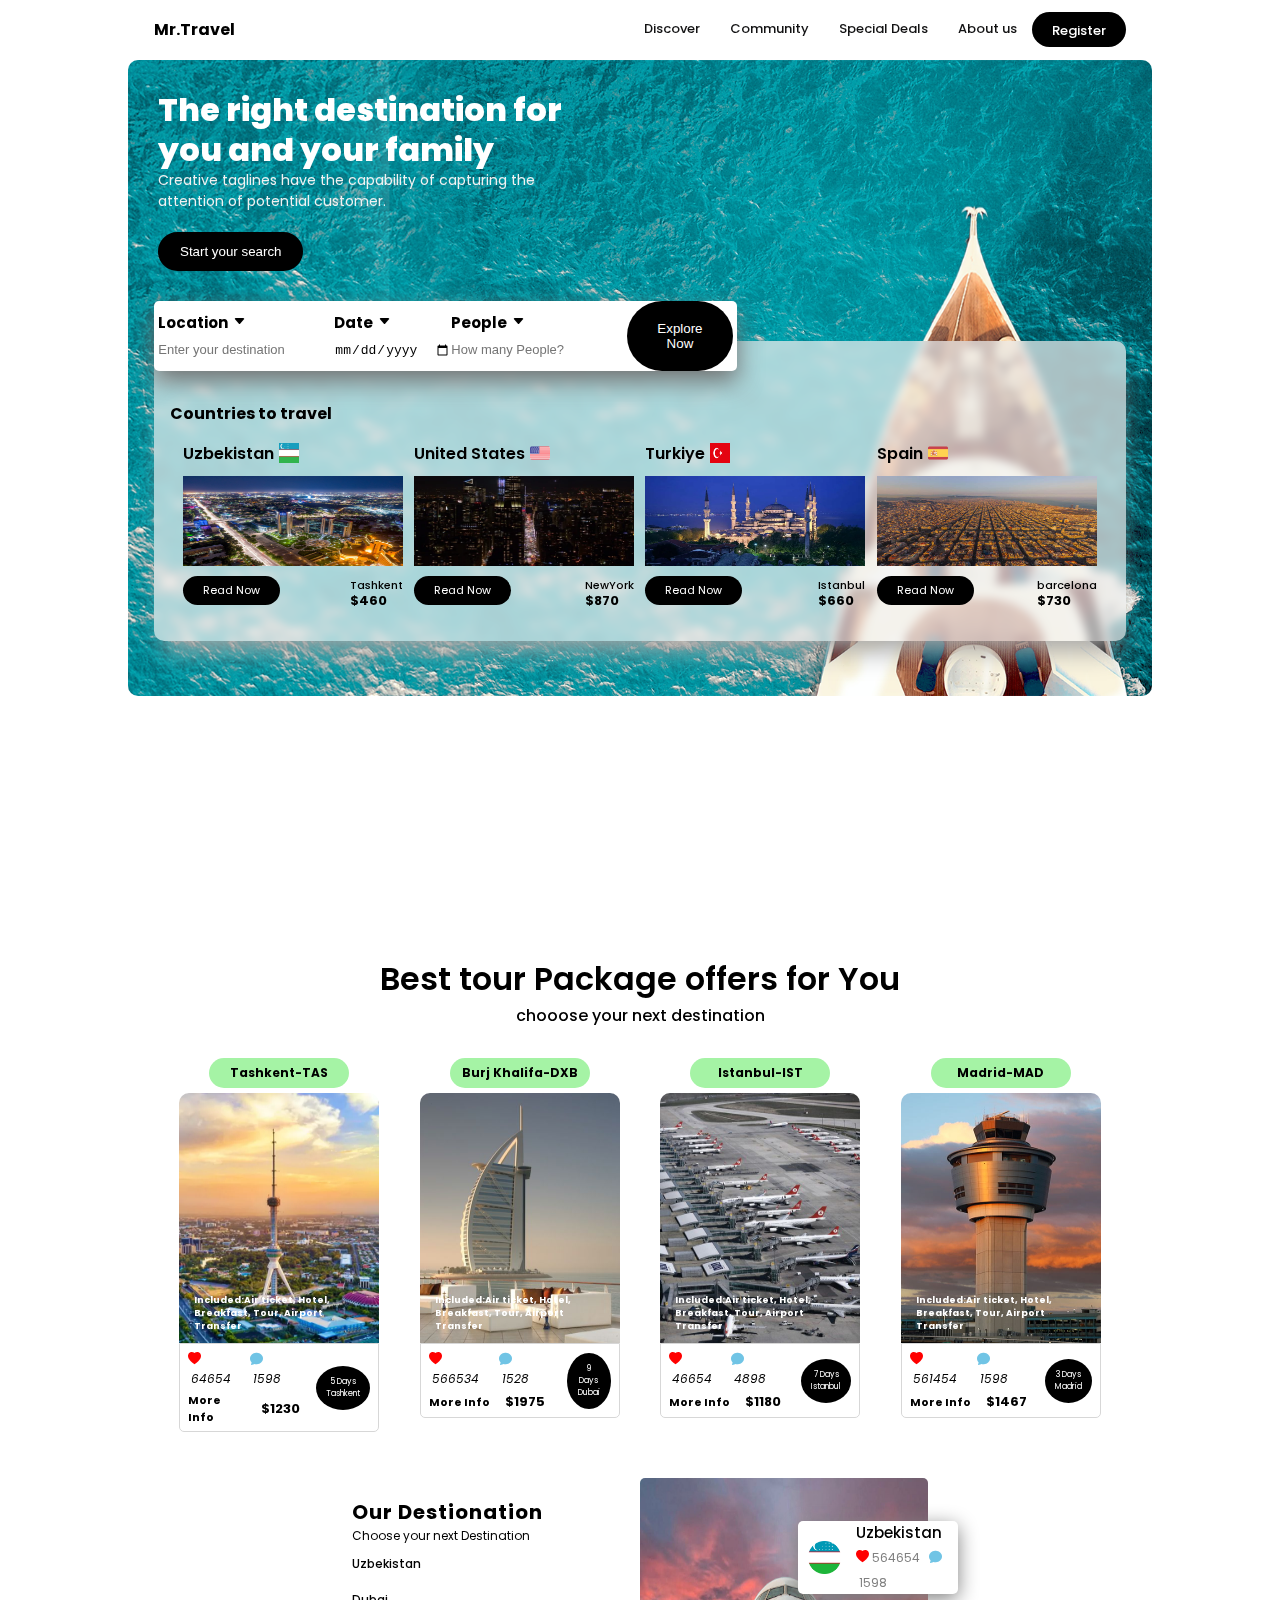
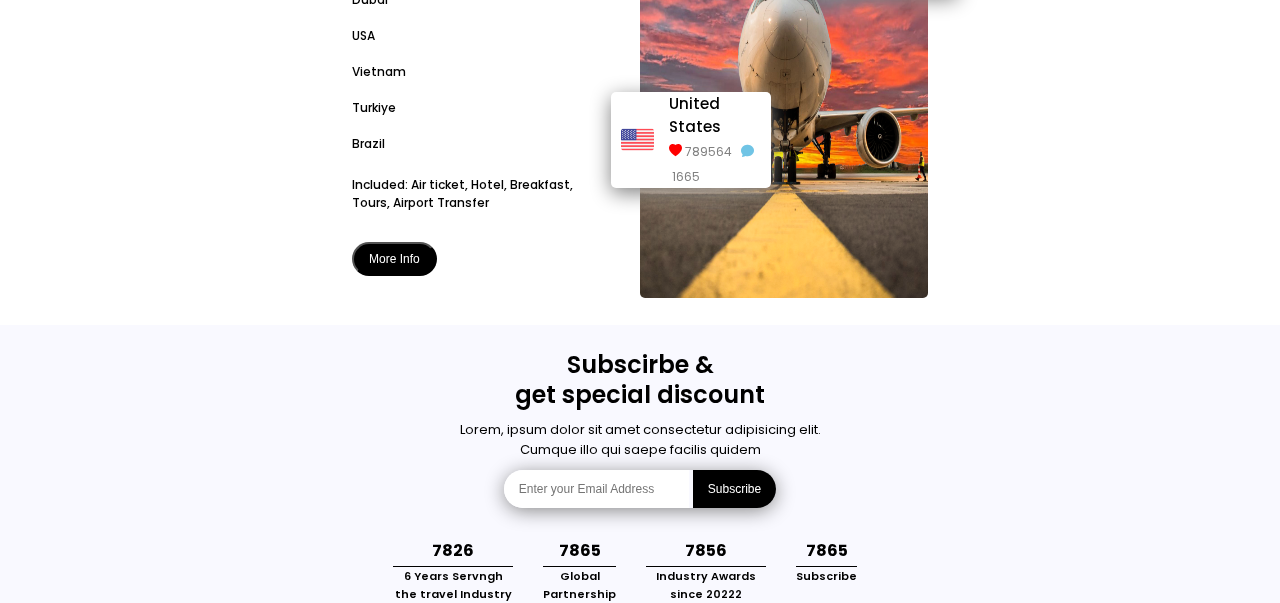
==== travel/index.html @ 842462e5 "abc" ====
<!DOCTYPE html>
<html lang="en">

<head>
    <meta charset="UTF-8">
    <meta name="viewport" content="width=device-width, initial-scale=1.0">
    <!-- Style CSS Connected -->
    <link rel="stylesheet" href="./style.css">
    <!-- Media CSS Connected -->
    <link rel="stylesheet" href="./media.css">
    <!-- Bootstrap cdn link  -->
    <link rel="stylesheet" href="https://cdn.jsdelivr.net/npm/bootstrap-icons@1.10.5/font/bootstrap-icons.css">
    <title>Travel Agency Website</title>

</head>

<body>
    <!-- ====== Header ====== -->
    <header>
        <nav>
            <h4>Mr.Travel</h4>
            <ul id="menu_bx">
                <li><a href="#">Discover</a></li>
                <li><a href="#">Community</a></li>
                <li><a href="#">Special Deals</a></li>
                <li><a href="#">About us</a></li>
                <li><a href="#">Register</a></li>
            </ul>
            <!-- Register Three Dots icon -->
            <i class="bi bi-three-dots"></i>
        </nav>
        <!-- ====== Content inside header ====== -->
        <div class="content">
            <div class="cont_box">
                <h1>The right destination for you and your family</h1>
                <p>Creative taglines have the capability of capturing the attention of potential customer.</p>
                <button>Start your search</button>
            </div>

            <!-- ======= Boxes inside header background ======= -->

            <div class="trip_box">
                <div class="search_box">
                    <div class="card">
                        <h4>Location <i class="bi bi-caret-down-fill"></i></h4>
                        <input type="text" placeholder="Enter your destination">
                    </div>
                    <div class="card">
                        <h4>Date <i class="bi bi-caret-down-fill"></i></h4>
                        <input type="date">
                    </div>
                    <div class="card">
                        <h4>People <i class="bi bi-caret-down-fill"></i></h4>
                        <input type="number" placeholder="How many People?">
                    </div>
                    <button class="button">Explore Now</button>
                </div>
                <div class="travel_bx">
                    <h4>Countries to travel</h4>
                    <div class="cards">
                        <!-- ================================== Information of Each Travel Dastination -->
                        <div class="card">
                            <h3>Uzbekistan <img src="icon/uzb-rec.jpg" alt="png"></h3>
                            <img src="img/tashkent-night.jpg" alt="jpg">
                            <div class="btn_city">
                                <a href="#">Read Now</a>
                                <h5>Tashkent <br> <span>$460</span></h5>
                            </div>
                        </div>
                        <!-- ====================================== -->
                        <div class="card">
                            <h3>United States<img src="icon/united-states.png" alt="png"></h3>
                            <img src="img/newyork.webp" alt="webp">
                            <div class="btn_city">
                                <a href="#">Read Now</a>
                                <h5>NewYork <br> <span>$870</span></h5>
                            </div>
                        </div>
                        <!-- ====================================== -->
                        <div class="card">
                            <h3>Turkiye<img src="icon/turkiye-rec.png" alt="png"></h3>
                            <img src="img/istanbul.jpg" alt="jpg">
                            <div class="btn_city">
                                <a href="#">Read Now</a>
                                <h5>Istanbul <br> <span>$660</span></h5>
                            </div>
                        </div>
                        <!-- ====================================== -->
                        <div class="card">
                            <h3>Spain<img src="icon/spain.png" alt="png"></h3>
                            <img src="img/barcelona.jpg" alt="jpg">
                            <div class="btn_city">
                                <a href="#">Read Now</a>
                                <h5>barcelona <br> <span>$730</span></h5>
                            </div>
                        </div>
                        <!-- ====================================== -->
                    </div>
                </div>
            </div>
        </div>
    </header>

    <!-- -------------------------- Main Part One Cards -------------------------- -->

    <div class="offers">
        <h1>Best tour Package offers for You</h1>
        <p>chooose your next destination</p>
        <div class="cards">
            <!-- =============== Card N1 =============== -->
            <div class="card">
                <h3>Tashkent-TAS</h3>
                <div class="img_text">
                    <img src="./img/tash.jpg" alt="jpg">
                    <h4>Included:Air ticket, Hotel, Breakfast, Tour, Airport Transfer</h4>
                </div>
                <div class="cont_bx">
                    <div class="price">
                        <div class="heart_chart">
                            <i class="bi bi-heart-fill"><span>64654</span></i>
                            <i class="bi bi-chat-fill"><span>1598</span></i>
                        </div>
                        <div class="info_price">
                            <a href="#">More Info</a>
                            <h4>$1230</h4>
                        </div>
                    </div>
                    <div class="days">5 Days <br>Tashkent </div>
                </div>
            </div>
            <!-- =============== Card N2 =============== -->
            <div class="card">
                <h3>Burj Khalifa-DXB</h3>
                <div class="img_text">
                    <img src="./img/burjkhlifa.jpg" alt="jpg">
                    <h4>Included:Air ticket, Hotel, Breakfast, Tour, Airport Transfer</h4>
                </div>
                <div class="cont_bx">
                    <div class="price">
                        <div class="heart_chart">
                            <i class="bi bi-heart-fill"><span>566534</span></i>
                            <i class="bi bi-chat-fill"><span>1528</span></i>
                        </div>
                        <div class="info_price">
                            <a href="#">More Info</a>
                            <h4>$1975</h4>
                        </div>
                    </div>
                    <div class="days">9 Days <br>Dubai </div>
                </div>
            </div>
            <!-- =============== Card N3 =============== -->
            <div class="card">
                <h3>Istanbul-IST</h3>
                <div class="img_text">
                    <img src="./img/ist.jpg" alt="jpg">
                    <h4>Included:Air ticket, Hotel, Breakfast, Tour, Airport Transfer</h4>
                </div>
                <div class="cont_bx">
                    <div class="price">
                        <div class="heart_chart">
                            <i class="bi bi-heart-fill"><span>46654</span></i>
                            <i class="bi bi-chat-fill"><span>4898</span></i>
                        </div>
                        <div class="info_price">
                            <a href="#">More Info</a>
                            <h4>$1180</h4>
                        </div>
                    </div>
                    <div class="days">7 Days <br>Istanbul </div>
                </div>
            </div>
            <!-- =============== Card N4 =============== -->
            <div class="card">
                <h3>Madrid-MAD</h3>
                <div class="img_text">
                    <img src="./img/Madrid.jpg" alt="jpg">
                    <h4>Included:Air ticket, Hotel, Breakfast, Tour, Airport Transfer</h4>
                </div>
                <div class="cont_bx">
                    <div class="price">
                        <div class="heart_chart">
                            <i class="bi bi-heart-fill"><span>561454</span></i>
                            <i class="bi bi-chat-fill"><span>1598</span></i>
                        </div>
                        <div class="info_price">
                            <a href="#">More Info</a>
                            <h4>$1467</h4>
                        </div>
                    </div>
                    <div class="days">3 Days <br>Madrid </div>
                </div>
            </div>
        </div>
    </div>

    <!-- -------------------------- Main Part One Cards -------------------------- -->
    <div class="destination">
        <div class="des_bx">
            <h4>Our Destionation</h4>
            <p>Choose your next Destination</p>
            <li>Uzbekistan</li>
            <li>Dubai</li>
            <li>USA</li>
            <li>Vietnam</li>
            <li>Turkiye</li>
            <li>Brazil</li>
            <h6>Included: Air ticket, Hotel, Breakfast, Tours, Airport Transfer</h6>
            <button>More Info</button>
        </div>
        <div class="img_bx">
            <img src="./img/Main_plan.png" alt="png">
            <div class="msg">
                <img src="icon/flag-round-250.png" alt="png">
                <div class="cont">
                    <h4>Uzbekistan</h4>
                    <div class="icon">
                        <i class="bi bi-heart-fill"><span>564654</span></i>
                        <i class="bi bi-chat-fill"><span>1598</span></i>
                    </div>
                </div>
            </div>

            <div class="msg">
                <img src="icon/united-states.png" alt="png">
                <div class="cont">
                    <h4>United States</h4>
                    <div class="icon">
                        <i class="bi bi-heart-fill"><span>789564</span></i>
                        <i class="bi bi-chat-fill"><span>1665</span></i>
                    </div>
                </div>
            </div>
        </div>
    </div>

<!-- =============== Footer =============== -->

<footer>
    <h2>Subscirbe & <br>get special discount</h2>
    <p>Lorem, ipsum dolor sit amet consectetur adipisicing elit. Cumque illo qui saepe facilis quidem</p>
    <div class="input">
        <input type="text" placeholder="Enter your Email Address">
        <button>Subscribe</button>
    </div>
    <ul>
        <li>7826 <br> <h6>6 Years Servngh the travel Industry</h6></li>
        <li>7865 <br> <h6> Global <br> Partnership</h6></li>
        <li>7856 <br><h6>Industry Awards since 20222</h6></li>
        <li>7865 <br> <h6>Subscribe</h6></li>
    </ul>
</footer>







    <!-- ================ JavaScript ================ -->
    <script src="./script.js"></script>
</body>

</html>
---- travel/style.css ----
/* google fonts */
@import url('https://fonts.googleapis.com/css2?family=Poppins:ital,wght@0,100;0,200;0,300;0,400;0,500;0,600;0,700;0,800;0,900;1,100;1,200;1,300;1,400;1,500;1,600;1,700;1,800&display=swap');

* {
    padding: 0;
    margin: 0;
    box-sizing: border-box;
}

body {
    font-family: 'Poppins', sans-serif;
}

/* -------------------- Header Start --------------------*/

header {
    width: 80%;
    height: 95vh;
    margin: auto;
}

header nav {
    width: 95%;
    height: 7%;

    margin: auto;
    display: flex;
    align-items: center;
    justify-content: space-between;
}

header nav ul {
    list-style: none;
    display: flex;
}

header nav ul li {
    padding: 3px 15px;

}

header nav ul li:nth-last-child(1) {
    background: #000;
    border-radius: 20px;
    padding: 5px 20px;
}

header nav ul li:nth-last-child(1) a {
    color: #fff;

}

header nav ul li a {
    text-decoration: none;
    color: #121213;
    font-size: 13px;
    font-weight: 500;
    transition: 0.3s linear;
}

header nav ul li a:hover {
    color: gray;
}

header nav .bi-three-dots {
    display: none;
}

/* ......Header Content...... */
header .content {
    position: relative;
    width: 100%;
    height: 80%;
}

header .content::before {
    content: '';
    position: absolute;
    width: 100%;
    height: 93%;
    background: url('img/background1.png') no-repeat center center/cover;
    border-radius: 10px;
    z-index: -1;
}

header .content .cont_box {
    width: 500px;
    height: auto;
    color: #fff;
    padding: 30px;
}

header .content .cont_box h1 {
    line-height: 40px;
    font-weight: 800;
}

header .content .cont_box p {
    font-size: 14px;
    font-weight: 400;
    color: rgb(241, 241, 241);
}

header .content .cont_box button {
    margin-top: 20px;
    padding: 10px 20px;
    border-radius: 20px;
    border: 2px solid black;
    background: #000;
    color: #fff;
    outline: none;
    cursor: pointer;
    transition: 0.3s linear;
}

header .content .cont_box button:hover {
    background: rgb(113, 133, 113);
    border: 2px solid rgb(113, 133, 113);
}

/* ====== Header trip_box  ======*/

header .trip_box {
    position: relative;
    width: 95%;
    height: auto;
    margin: auto;
}

header .trip_box .search_box {
    position: absolute;
    top: 0;
    left: 0;
    width: 60%;
    height: 70px;
    display: flex;
    justify-content: center;
    background: #fff;
    border-radius: 5px;
    box-shadow: 0px 10px 25px rgb(114, 114, 114);
    z-index: 1;
    padding: 0px 20px;
}

header .trip_box .search_box .card {
    width: 200px;
    height: 100%;
    padding-top: 10px;
}

header .trip_box .search_box .card h4 {
    font-size: 15px;
    margin: 0;
    font-weight: 700;
}

/* card triangle icon  */
header .trip_box .search_box .card h4 .bi {
    position: absolute;
    font-size: 13px;
    margin: 2px 0px 0px 5px;
    transition: .3s linear;
}

/* header input */
header .trip_box .search_box .card input {
    margin-top: 3px;
    padding: 5px 0px;
    border: none;
    outline: none;
    font-size: 13px;

}

/* header input button */
header .trip_box .search_box .button {
    background: #000;
    color: #fff;
    border: none;
    outline: none;
    padding: 15px 30px;
    border-radius: 50px;
    transition: .3s linear;
    cursor: pointer;
}

header .trip_box .search_box .button:hover {
    background: gray;
}

header .trip_box .travel_bx {
    position: relative;
    width: 100%;
    height: auto;
    margin: auto;
    top: 40px;
    border-radius: 10px;
    padding-bottom: 20px;
    box-shadow: 0px 20px 25px -10px rgb(165, 165, 165);
}

/* ===== Travel travel_box ===== */
header .trip_box .travel_bx::before {
    content: "";
    position: absolute;
    width: 100%;
    height: 100%;
    border-radius: 10px;
    background: rgb(241, 241, 241, .7);
    z-index: -1;
    backdrop-filter: blur(5px);
}

header .trip_box .travel_bx h4 {
    margin: 0;
    padding: 60px 0px 15px 1.7%;
}

header .trip_box .travel_bx .cards {
    width: 95%;
    height: auto;
    margin: 0 auto;
    display: flex;
    align-items: center;
    justify-content: space-between;
}

/* ===== Cards of travel_box ===== */

header .trip_box .travel_bx .cards .card {
    width: 220px;
    height: 180px;
    margin: 0 auto;
}

header .trip_box .travel_bx .cards .card h3 {
    margin: 0px 0px 10px 0px;
    display: flex;
    align-items: center;
    font-size: 16px;
    font-weight: 600;
}

header .trip_box .travel_bx .cards .card h3 img {
    width: 20px;
    height: 20px;
    margin-left: 5px;
}

header .trip_box .travel_bx .cards .card img {
    width: 100%;
    height: 50%;
}

/* ===== Read Now button and City Names ===== */

header .trip_box .travel_bx .cards .card .btn_city {
    display: flex;
    align-items: center;
    justify-content: space-between;
}

header .trip_box .travel_bx .cards .card .btn_city a {
    text-decoration: none;
    background: #000;
    color: #fff;
    border-radius: 20px;
    padding: 6px 20px;
    font-size: 11px;
    transition: .3 linear;
}

header .trip_box .travel_bx .cards .card .btn_city a:hover {
    background: gray;
}

header .trip_box .travel_bx .cards .card .btn_city h5 {
    font-size: 11px;
    font-weight: 500;
    margin: 0;
    margin-top: 5px;
    line-height: 15px;
}

header .trip_box .travel_bx .cards .card .btn_city h5 span {
    font-size: 13px;
    font-weight: 700;
}

.offers {
    width: 60%;
    height: auto;
    margin: auto;
    margin-top: 100px;
    transition: 0.3s linear;
}

.offers h1 {
    font-weight: 600;
    text-align: center;
    margin: 0;
}

.offers p {
    font-weight: 500;
    text-align: center;
    margin: 0;
}

.offers .cards {
    margin-top: 20px;
    display: flex;
    align-items: center;
    justify-content: space-between;
    flex-wrap: wrap;
}

.offers .cards .card {
    position: relative;
    width: 200px;
    height: 350px;
    margin-top: 10px;
}

.offers .cards .card h3 {
    width: 140px;
    padding: 6px 0px;
    background: rgb(165, 243, 165);
    border-radius: 20px;
    font-size: 12px;
    display: grid;
    place-items: center;
    margin: auto;
}

.offers .cards .card .img_text {
    position: relative;
    width: 100%;
    height: 250px;
    margin-top: 5px;
}

.offers .cards .card .img_text img {
    position: relative;
    width: 100%;
    height: 100%;
    border-radius: 10px 10px 0px 0px;
}

.offers .cards .card .img_text h4 {
    position: absolute;
    font-size: 9px;
    padding: 10px 15px;
    bottom: 0;
    margin: 0;
    color: #fff;
    z-index: 2;
}

.offers .cards .card .cont_bx {
    width: 100%;
    display: flex;
    align-items: center;
    justify-content: space-between;
    border: 1px solid rgb(215, 215, 215);
    padding: 5px 0px;
    border-radius: 0px 0px 5px 5px;
}

.offers .cards .card .cont_bx .price,
.days {
    margin: 0px 8px;
}

.offers .cards .card .cont_bx .price .heart_chart {
    display: flex;
    align-items: center;
}

.offers .cards .card .cont_bx .price .heart_chart i:nth-child(1) {
    color: red;
    font-size: 13px;
    margin-right: 10px;
}

.offers .cards .card .cont_bx .price .heart_chart i span {
    color: black;
    font-size: 12px;
    margin-left: 3px;
    font-size: normal;
}

.offers .cards .card .cont_bx .price .heart_chart i:nth-child(2) {
    color: rgb(112, 196, 229);
    font-size: 13px;
    margin-right: 10px;
}

.offers .cards .card .cont_bx .price .info_price {
    display: flex;
    align-items: center;
    margin-top: 3px;
}

.offers .cards .card .cont_bx .price .info_price a {
    text-decoration: none;
    color: #000;
    font-weight: 700;
    font-size: 11px;
    transition: .3s linear;
    margin-right: 15px;
}

.offers .cards .card .cont_bx .price .info_price a:hover {
    color: gray;
}

.offers .cards .card .cont_bx .price .info_price h4 {
    margin: 0;
    font-size: 13px;
}

.offers .cards .card .cont_bx .days {
    color: white;
    background: #000;
    font-size: 8px;
    border-radius: 50%;
    padding: 10px;
    text-align: center;
    cursor: pointer;
    transition: .3s linear;
}

.offers .cards .card .cont_bx .days:hover {
    transform: rotate(360deg);
}

.destination {
    width: 45%;
    height: auto;
    margin: auto;
    margin-top: 70px;
    display: flex;
    align-items: center;
    justify-content: center;
}

.destination .des_bx,
.img_bx {
    position: relative;
    width: 50%;
    height: auto;
}

.destination .des_bx h4 {
    margin: 0;
    font-size: 20px;
    color: #000;
    line-height: 10px;
    letter-spacing: 1px;
}

.destination .des_bx p {
    font-size: 12px;
    margin-top: 10px;
}

.destination .des_bx li {
    list-style-type: none;
    padding: 0px 0px 8px 0px;
    font-size: 12px;
    font-weight: 500;
    margin-top: 10px;
}

.destination .des_bx h6 {
    width: 250px;
    font-size: 12px;
    font-weight: 500;
    margin: 20px 0px;
    margin-top: 15px;
}

.destination .des_bx button {
    font-size: 12px;
    padding: 8px 15px;
    border-radius: 20px;
    background: #000;
    color: #fff;
    cursor: pointer;
    transition: .3s linear;
    margin-top: 10px;
}

.destination .des_bx button:hover {
    background: gray;
    border: 2px solid gray;
}

.destination .img_bx img {
    width: 100%;
    height: 420px;
    border-radius: 5px;
}

.destination .img_bx .msg {
    position: absolute;
    top: 50%;
    left: -10%;
    width: 160px;
    height: 50ox;
    background: #fff;
    box-shadow: 0px 5px 20px gray;
    display: flex;
    align-items: center;
    padding: 0px 10px;
    border-radius: 5px;
}

.destination .img_bx .msg:nth-child(2) {
    top: 10%;
    left: 55%;
}

.destination .img_bx .msg img {
    width: 33px;
    height: 55%;
}

.destination .img_bx .msg .cont {
    margin-left: 15px;
}

.destination .img_bx .msg .cont h4 {
    margin: 0;
    font-size: 15px;
    font-weight: 500;
}

.destination .img_bx .msg .cont .bi:nth-child(1) {
    color: red;
    margin-right: 5px;
    font-size: 13px;
}

.destination .img_bx .msg .cont .bi span {
    font-style: normal;
    margin-left: 3px;
    font-size: 12px;
    color: gray;
}

.destination .img_bx .msg .cont .bi:nth-child(2) {
    color: rgb(112, 196, 229);
    margin-right: 5px;
    font-size: 13px;
}

footer {
    width: 100%;
    height: auto;
    background: rgb(249, 249, 255);
    margin-top: 20px;
    display: flex;
    align-items: center;
    justify-content: center;
    flex-direction: column;
}

footer h2 {
    text-align: center;
    margin: 0;
    margin-top: 25px;
    line-height: 30px;
    font-weight: 600;
}

footer p {
    text-align: center;
    width: 400px;
    font-size: 13px;
    margin-top: 10px;
}

footer .input {
    box-shadow: 0px 3px 20px -1px gray;
    border-radius: 20px;
    margin-top: 10px;
}

footer .input input {
    padding: 12px 15px;
    border: none;
    outline: none;
    font-size: 12px;
    border-radius: 20px 0px 0px 20px;

}

footer .input button {
    padding: 12px 15px;
    border: none;
    outline: none;
    font-size: 12px;
    border-radius: 0px 20px 20px 0px;
    background: #000;
    color: #fff;
    cursor: pointer;
    transition: 0.3s linear;
}

footer .input button:hover {
    background: gray;
}

footer ul {
    list-style: none;
    display: flex;
    margin-top: 30px;

}

footer ul li {
    text-align: center;
    margin-right: 30px;
    font-weight: bold;
}

footer ul li h6 {
    font-size: 11px;
    font-weight: 600;
    max-width: 120px;
    margin: 0;
    line-height: 18px;
    border-top: 1px solid black;
    margin-top: 3px;
}
---- travel/media.css ----
@media screen and (max-width: 1485px) {
    .offers {
        width: 65%;
    }
}

@media screen and (max-width: 1373px) {
    .offers {
        width: 72%;
    }
}

@media screen and (max-width: 1250px) {
    header {
        width: 90%;
    }

    .offers {
        width: 75%;
    }

    .destination {
        width: 55%;
    }
}

@media screen and (max-width: 1100px) {
    header {
        width: 95%;
    }

    header .trip_box .search_box {
        width: 70%;
    }

    header .trip_box .travel_bx .cards {
        overflow: auto;
    }

    header .trip_box .travel_bx .cards .card {
        min-width: 220px;
        margin-right: 10px;
    }

    .offers {
        width: 85%;
    }

    .destination {
        width: 60%;
    }
}

@media screen and (max-width: 950px) {
    header .trip_box .search_box {
        width: 85%;
    }

    header .trip_box .travel_bx .cards .card {
        margin-right: 10px;
    }

    .destination {
        width: 75%;
    }
}

@media screen and (max-width: 715px) {
    header nav ul {
        position: absolute;
        width: 130px;
        height: auto;
        flex-direction: column;
        background: white;
        border-radius: 5px;
        box-shadow: 0px 0px 10px gray;
        justify-content: center;
        top: -100%;
        right: 10%;
        z-index: 999999999999;
        padding: 10px 20px;
        transition: 0.5s linear;
    }

    header .trip_box .search_box {
        width: 95%;
    }

    /* javascript class */
    header nav .ul_active {
        top: 0;
    }

    header nav ul li {
        padding: 8px 0px;
        text-align: center;
    }

    header nav .bi-three-dots {
        display: unset;
    }

    .offers {
        width: 75%;
    }

    .destination {
        width: 85%;
    }
}

@media screen and (max-width: 650px) {
    header .trip_box .search_box .card {
        width: 140px;
    }

    header .trip_box .search_box .button {
        position: absolute;
        right: 10px;
        bottom: -50px;
        font-size: 13px;
    }

    .offers {
        width: 85%;
        margin-top: 0px;
    }

    .destination {
        width: 100%;
        flex-direction: column-reverse;
    }

    .destination .des_bx,
    .img_bx {
        position: relative;
        width: 55%;
        height: auto;
    }

    .destination .des_bx {
        margin-top: 30px;
    }
}

@media screen and (max-width: 541px) {
    header .content .cont_box {
        width: 85%;
    }

    header .content .cont_box {
        width: 300px;
        font-size: 22px;
    }

    header .content .cont_box p {
        width: 300px;
        font-size: 12px;
    }

    header .trip_box .search_box {
        width: 89%;
    }

    header .trip_box .search_box .card {
        width: 110px;
    }

    header .trip_box .search_box .card input {
        width: 100%;
    }

    .offers h1{
        font-size: 22px;
    }

    .offers p {
        font-size: 14px;
    }

    .offers .cards {
        justify-content: center;
    }

    .destination .des_bx, .img_bx{
        width: 80%;
    }

    footer ul li h6 {
        font-size: 8px;
    }
}

@media screen and (max-width: 411px) {

    header .trip_box .search_box {
        width: 100%;
    }
    header .trip_box .search_box .card input{
        width: 90%;
        font-size: 9px;
    }

    .offers{
        margin-top: 130px;
    }

    .offers .cards .card {
        margin-top: 30px;
    }
    .destination .img_bx .msg:nth-child(2){
        left: 50%;
    }
    footer p{
        width: 330px;
        font-size: 12px;
    }

    footer ul li{
        margin-right: 20px;
    }
}
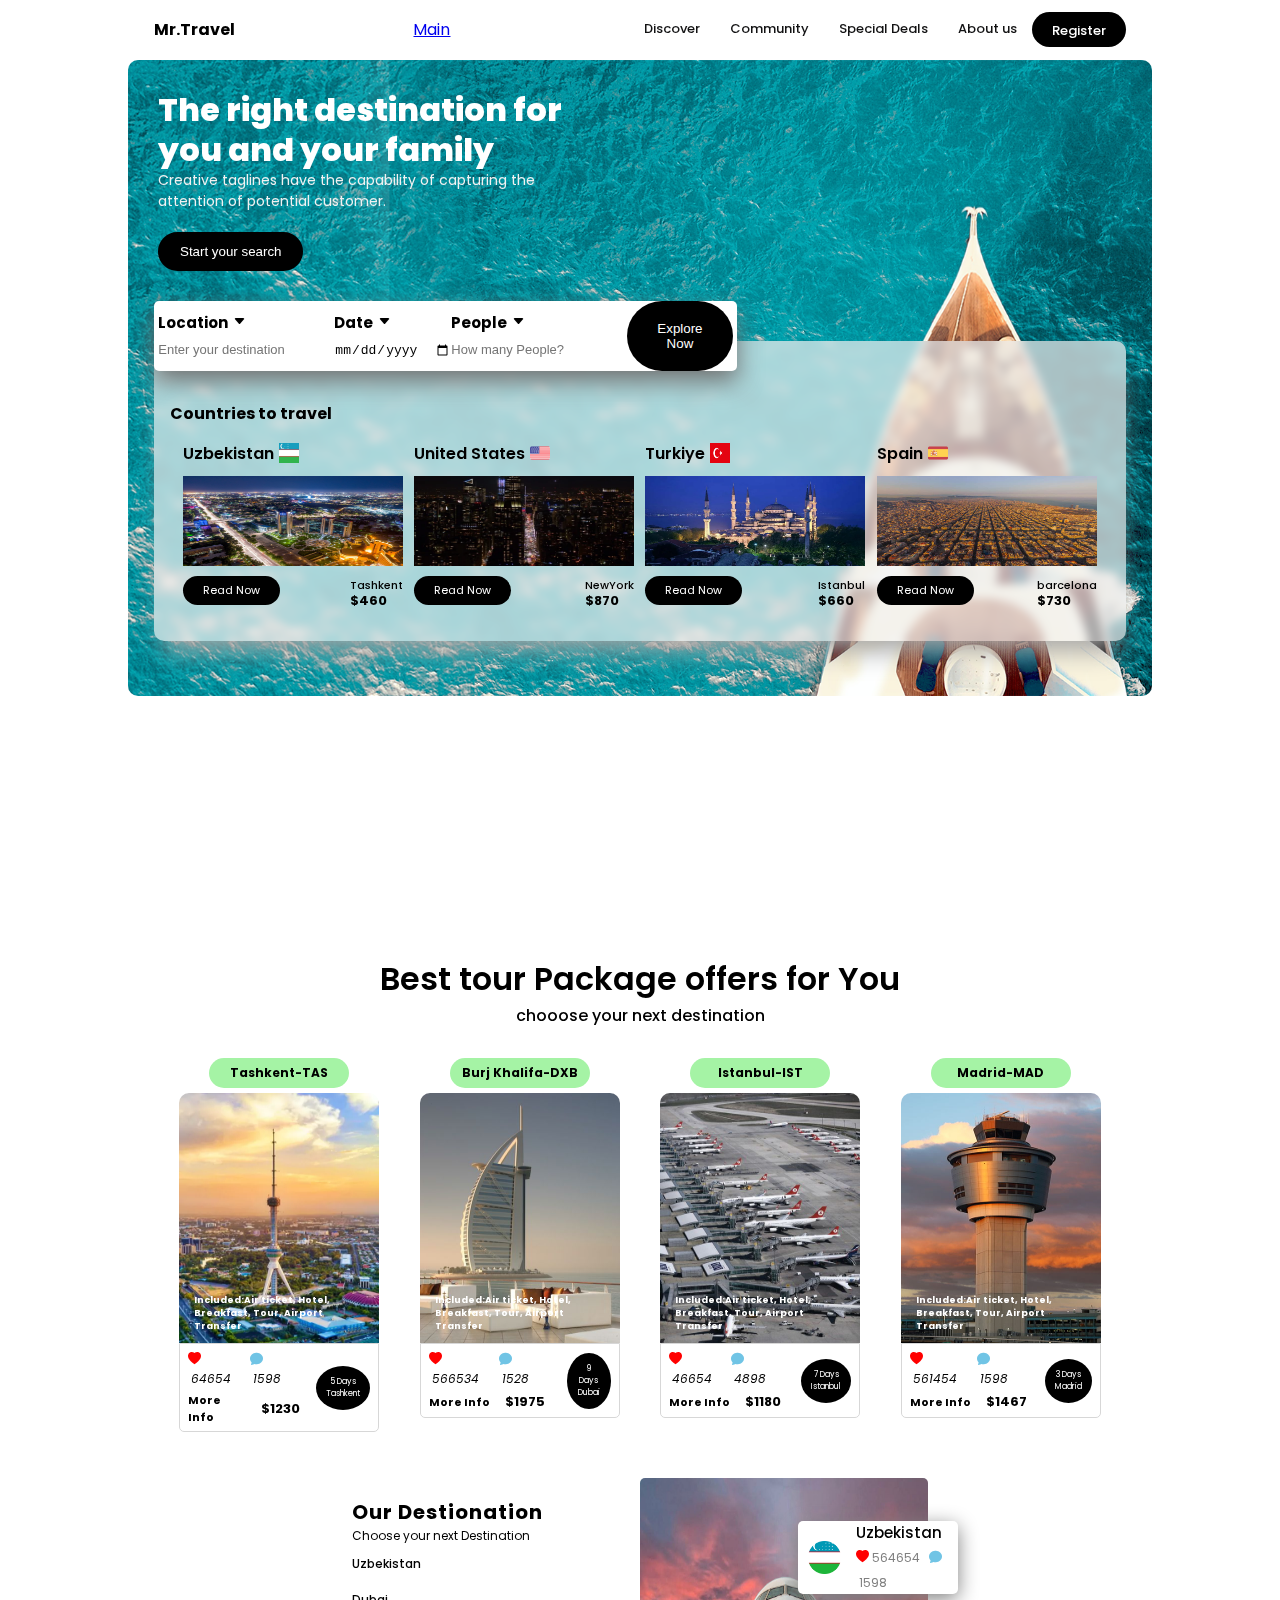
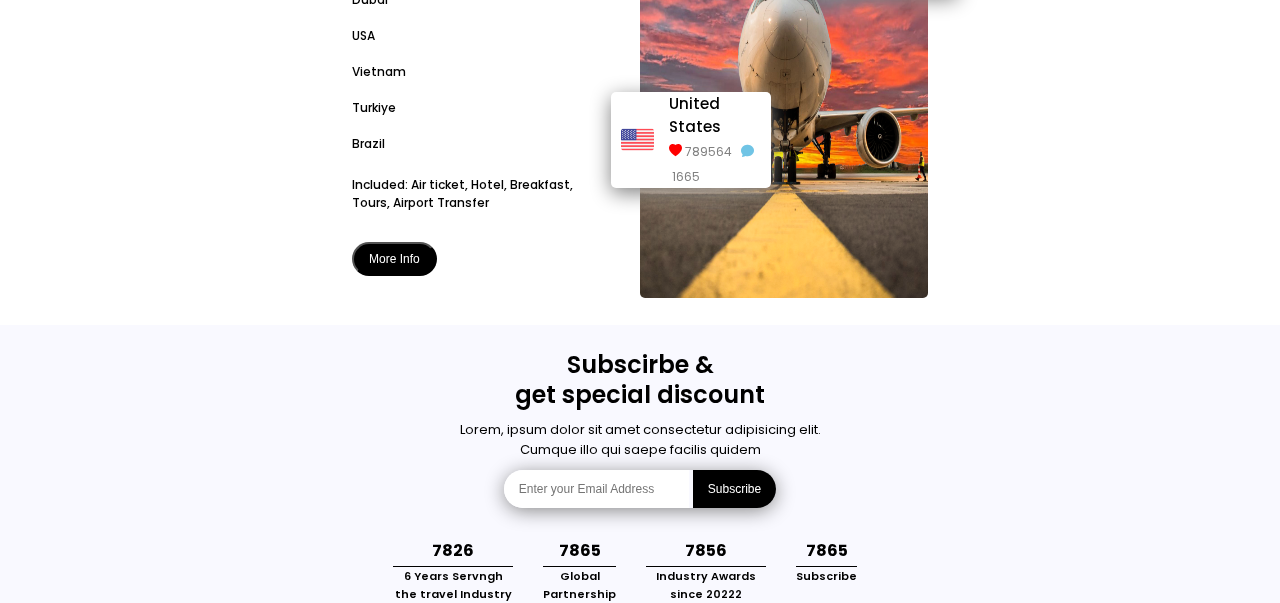
==== commit d0e77962: "Update index.html" ====
--- a/travel/index.html
+++ b/travel/index.html
@@ -19,6 +19,7 @@
     <header>
         <nav>
             <h4>Mr.Travel</h4>
+            <a href="https://devportfolio-chi.vercel.app/">Main</a>
             <ul id="menu_bx">
                 <li><a href="#">Discover</a></li>
                 <li><a href="#">Community</a></li>
@@ -261,4 +262,4 @@
     <script src="./script.js"></script>
 </body>
 
-</html>+</html>
